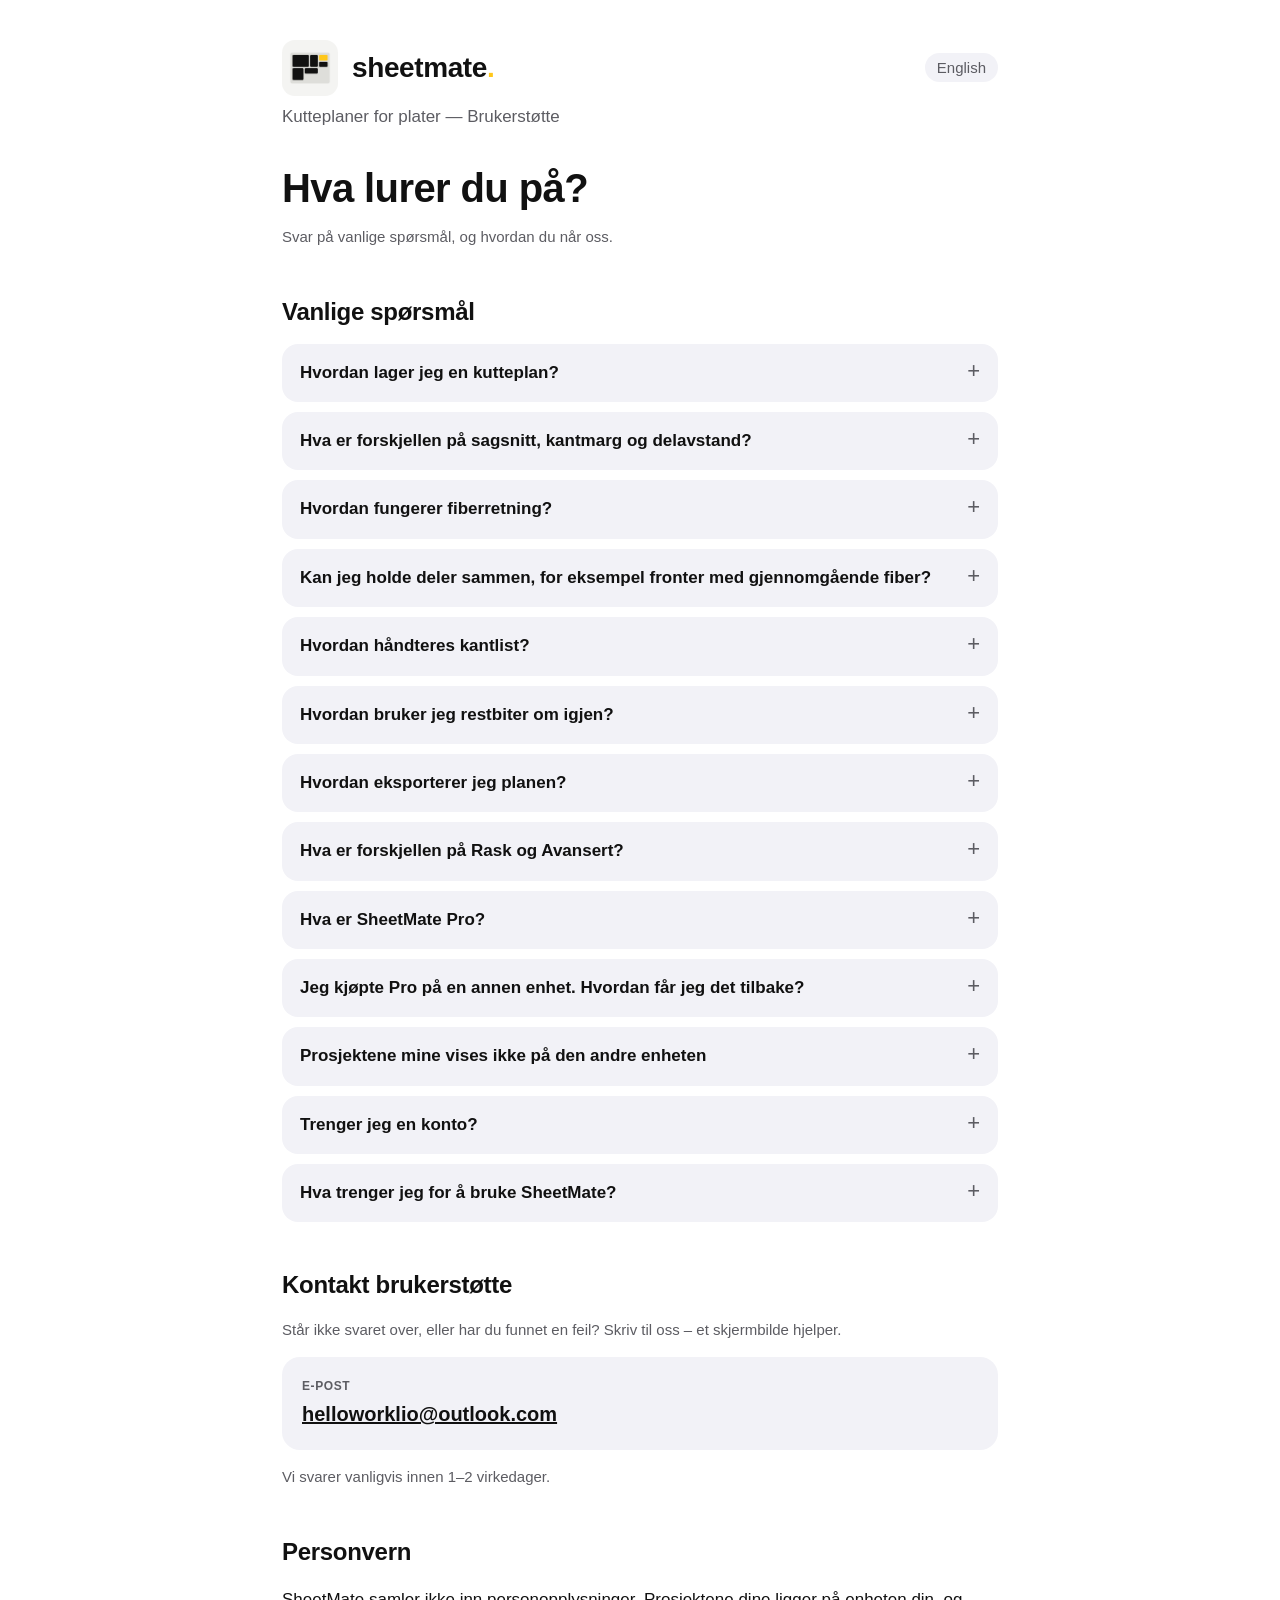
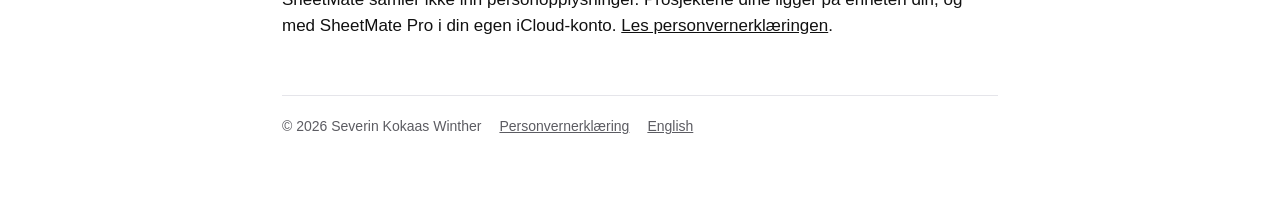
==== nb/index.html @ af437762 "Initial commit" ====
<!DOCTYPE html>
<html lang="nb">
<head>
<meta charset="utf-8">
<meta name="viewport" content="width=device-width, initial-scale=1">
<title>SheetMate – Brukerstøtte</title>
<meta name="description" content="Brukerstøtte for SheetMate – kutteplaner for plater på iPhone.">
<link rel="icon" type="image/png" href="../images/sheetmate-icon.png">
<link rel="apple-touch-icon" href="../images/apple-touch-icon.png">
<link rel="alternate" hreflang="en" href="../">
<link rel="stylesheet" href="../style.css">
</head>
<body>
<div class="wrap">
  <header>
    <img src="../images/sheetmate-icon.png" alt="">
    <span class="brand">sheetmate<em>.</em></span>
    <span class="lang"><a href="../" hreflang="en" lang="en">English</a></span>
  </header>
  <p class="tagline">Kutteplaner for plater — Brukerstøtte</p>

  <h1>Hva lurer du på?</h1>
  <p class="note">Svar på vanlige spørsmål, og hvordan du når oss.</p>

  <h2 id="faq">Vanlige spørsmål</h2>

  <details>
    <summary>Hvordan lager jeg en kutteplan?</summary>
    <p>Under Oppsett setter du sagsnitt, kantmarg og delavstand. Legg inn platene du har med <em>+ Legg til</em> under Plater, og delene du trenger under Deler som skal kuttes. Trykk så <em>Optimaliser kutteplan</em>. Resultatet viser hvor mange plater du trenger, oppsettet på hver plate og en komplett kuttliste.</p>
  </details>

  <details>
    <summary>Hva er forskjellen på sagsnitt, kantmarg og delavstand?</summary>
    <ul>
      <li><strong>Sagsnitt</strong> er tykkelsen på sagbladet eller fresen. Det inngår i kantmargen og kommer ikke i tillegg.</li>
      <li><strong>Kantmarg</strong> er avstanden fra delene til platekanten.</li>
      <li><strong>Delavstand</strong> er avstanden mellom delene, til selve snittet og til CNC-feste.</li>
    </ul>
  </details>

  <details>
    <summary>Hvordan fungerer fiberretning?</summary>
    <p>Både plater og deler kan merkes med fiberretning. En del med fiber på en plate med fiber beholder retningen og roteres aldri. Slå på <em>Overstyr fiberretning – alle deler</em> for å la alle deler roteres når det sparer materiale.</p>
  </details>

  <details>
    <summary>Kan jeg holde deler sammen, for eksempel fronter med gjennomgående fiber?</summary>
    <p>Ja. Rediger en del og velg <em>Koble til en annen del</em>. En del kan kobles til opptil to andre med navn, og du velger hvilken kant de møtes på. Koblede deler legges kant i kant på samme plate, med delavstanden mellom.</p>
  </details>

  <details>
    <summary>Hvordan håndteres kantlist?</summary>
    <p>Velg hvilke kanter på en del som skal ha kantlist. Under Kantlist i Oppsett angir du tykkelsen, som trekkes fra kuttmålet så den ferdige delen får målene du skrev inn, og et tillegg i lengde per kant. Resultatet viser hvor mange meter kantlist du trenger.</p>
  </details>

  <details>
    <summary>Hvordan bruker jeg restbiter om igjen?</summary>
    <p>Etter optimering trykker du <em>Lagre restbiter</em> under Resultater for å ta vare på den største restbiten fra hver plate. I neste prosjekt åpner du <em>Restbitlager</em> under Oppsett og legger til bitene du vil bruke. Restbiter brukes før hele plater.</p>
  </details>

  <details>
    <summary>Hvordan eksporterer jeg planen?</summary>
    <p>Under Resultater trykker du <em>Eksporter</em> og velger kutteplanen som PDF (platediagrammer og full kuttliste), kuttlisten som CSV (for Excel, Numbers eller CNC-programmering), eller begge.</p>
  </details>

  <details>
    <summary>Hva er forskjellen på Rask og Avansert?</summary>
    <p>Rask gir en god plan på et øyeblikk. Avansert prøver langt flere oppsett for å bruke så få plater som mulig, og tar litt lengre tid. Avansert er en del av SheetMate Pro.</p>
  </details>

  <details>
    <summary>Hva er SheetMate Pro?</summary>
    <p>SheetMate Pro er et engangskjøp, ikke et abonnement. Det låser opp Avansert optimering og synkroniserer prosjekter og restbiter mellom enhetene dine via din egen iCloud. Alt annet i SheetMate er gratis.</p>
  </details>

  <details>
    <summary>Jeg kjøpte Pro på en annen enhet. Hvordan får jeg det tilbake?</summary>
    <p>Åpne Prosjekter, trykk <em>SheetMate Pro</em> og så <em>Gjenopprett kjøp</em>. Sjekk at du er logget inn med samme Apple-ID som du kjøpte med.</p>
  </details>

  <details>
    <summary>Prosjektene mine vises ikke på den andre enheten</summary>
    <p>iCloud-synkronisering krever SheetMate Pro og samme Apple-ID med iCloud slått på på begge enhetene. Det kan ta et minutt eller to. Prosjektene ligger alltid også lokalt på hver enhet, så ingenting går tapt mens du venter.</p>
  </details>

  <details>
    <summary>Trenger jeg en konto?</summary>
    <p>Nei. SheetMate har ingen innlogging, ingen reklame og ingen sporing.</p>
  </details>

  <details>
    <summary>Hva trenger jeg for å bruke SheetMate?</summary>
    <p>En iPhone med iOS 17 eller nyere.</p>
  </details>

  <h2 id="kontakt">Kontakt brukerstøtte</h2>
  <p class="note">Står ikke svaret over, eller har du funnet en feil? Skriv til oss – et skjermbilde hjelper.</p>
  <div class="card">
    <div class="label">E-post</div>
    <div class="big"><a href="mailto:helloworklio@outlook.com?subject=SheetMate">helloworklio@outlook.com</a></div>
  </div>
  <p class="note">Vi svarer vanligvis innen 1–2 virkedager.</p>

  <h2 id="personvern">Personvern</h2>
  <p>SheetMate samler ikke inn personopplysninger. Prosjektene dine ligger på enheten din, og med SheetMate Pro i din egen iCloud-konto. <a href="personvern.html">Les personvernerklæringen</a>.</p>

  <footer>
    <span>© 2026 Severin Kokaas Winther</span>
    <a href="personvern.html">Personvernerklæring</a>
    <a href="../" hreflang="en" lang="en">English</a>
  </footer>
</div>
</body>
</html>
---- style.css ----
:root{--ink:#111;--sub:#5c5c62;--card:#f2f2f7;--line:#e5e5ea;--accent:#ffc71a}
*{box-sizing:border-box}
html{-webkit-text-size-adjust:100%}
body{margin:0;background:#fff;color:var(--ink);font:17px/1.55 -apple-system,BlinkMacSystemFont,"SF Pro Text","Segoe UI",Roboto,"Helvetica Neue",Arial,sans-serif}
.wrap{max-width:760px;margin:0 auto;padding:40px 22px 64px}
header{display:flex;align-items:center;gap:14px;margin-bottom:8px}
header img{width:56px;height:56px;border-radius:13px}
.brand{font-size:28px;font-weight:800;letter-spacing:-.4px}
.brand em{font-style:normal;color:var(--accent)}
.lang{margin-left:auto;font-size:15px}
.lang a{color:var(--sub);text-decoration:none;padding:6px 12px;border-radius:99px;background:var(--card)}
.tagline{color:var(--sub);margin:0 0 36px}
h1{font-size:40px;line-height:1.1;letter-spacing:-.6px;margin:0 0 8px}
h2{font-size:24px;letter-spacing:-.3px;margin:44px 0 14px}
.pill{display:inline-block;background:var(--accent);color:var(--ink);font-size:12px;font-weight:700;letter-spacing:.6px;text-transform:uppercase;padding:4px 10px;border-radius:99px}
details{background:var(--card);border-radius:16px;padding:0 18px;margin:0 0 10px}
summary{cursor:pointer;font-weight:600;padding:16px 0;list-style:none;display:flex;justify-content:space-between;gap:12px}
summary::-webkit-details-marker{display:none}
summary::after{content:"+";color:var(--sub);font-weight:400;font-size:22px;line-height:1}
details[open] summary::after{content:"–"}
details p,details ul{margin:0 0 16px;color:#2c2c2e}
details ul{padding-left:20px}
.card{background:var(--card);border-radius:18px;padding:20px}
.label{font-size:12px;font-weight:600;letter-spacing:.6px;text-transform:uppercase;color:var(--sub)}
.big{font-size:20px;font-weight:700;margin-top:4px}
a{color:var(--ink)}
.note{color:var(--sub);font-size:15px}
footer{margin-top:56px;padding-top:20px;border-top:1px solid var(--line);color:var(--sub);font-size:14px;display:flex;flex-wrap:wrap;gap:8px 18px}
footer a{color:var(--sub)}
.policy p,.policy li{color:#2c2c2e}
.policy ul{padding-left:20px}
@media (max-width:520px){h1{font-size:32px}.wrap{padding-top:28px}}
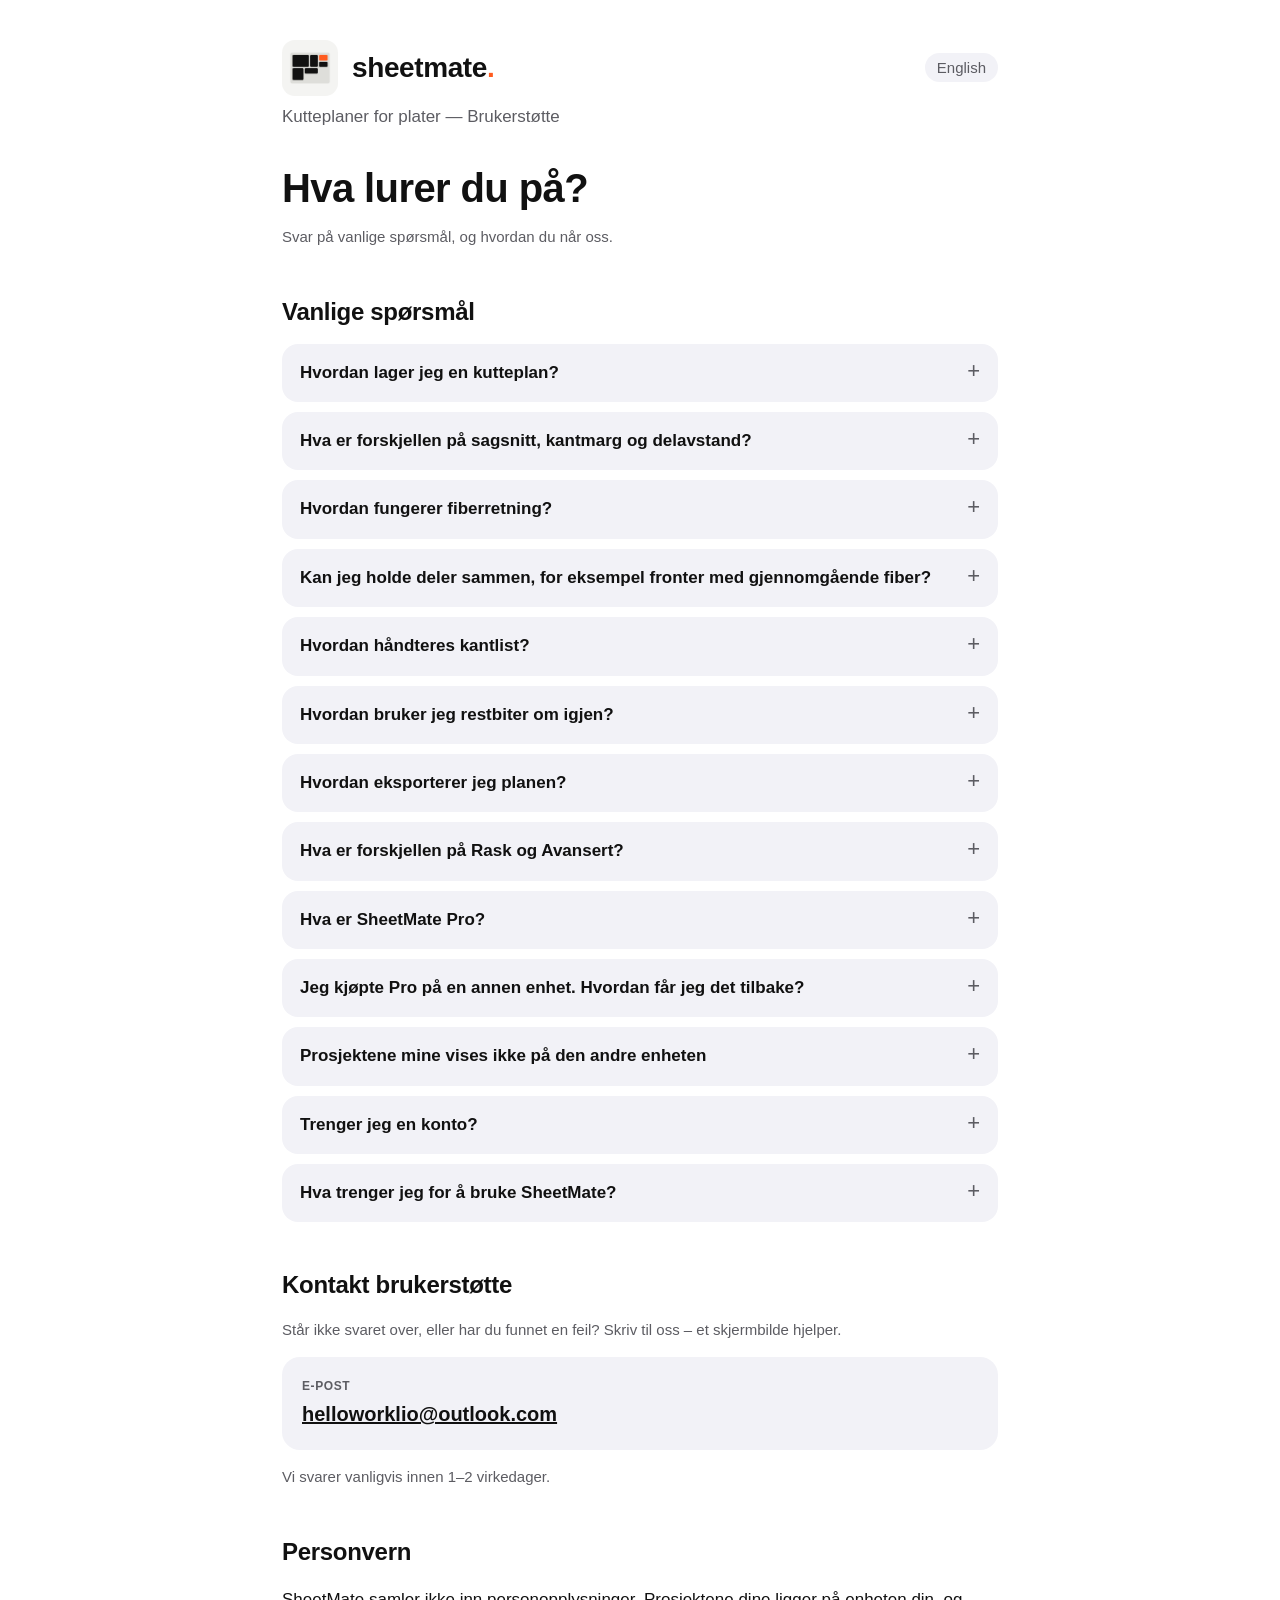
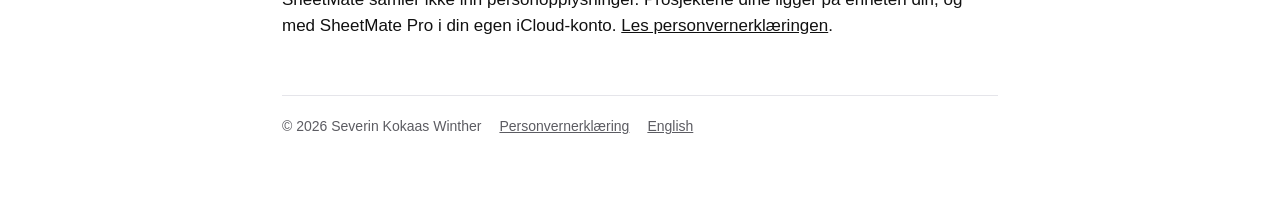
==== commit 03a2808f: "Support: grain is Pro, new Advanced and deterministic plans Co-Authored-By: Claude Opus 5.5 <noreply" ====
--- a/nb/index.html
+++ b/nb/index.html
@@ -40,7 +40,7 @@
 
   <details>
     <summary>Hvordan fungerer fiberretning?</summary>
-    <p>Både plater og deler kan merkes med fiberretning. En del med fiber på en plate med fiber beholder retningen og roteres aldri. Slå på <em>Overstyr fiberretning – alle deler</em> for å la alle deler roteres når det sparer materiale.</p>
+    <p>Fiberretning er en del av SheetMate Pro. Da kan både plater og deler merkes med fiberretning: en del med fiber på en plate med fiber beholder retningen og roteres aldri. Slå på <em>Overstyr fiberretning – alle deler</em> for å la alle deler roteres når det sparer materiale. I gratisversjonen kan alle deler roteres.</p>
   </details>
 
   <details>
@@ -65,12 +65,12 @@
 
   <details>
     <summary>Hva er forskjellen på Rask og Avansert?</summary>
-    <p>Rask gir en god plan på et øyeblikk. Avansert prøver langt flere oppsett for å bruke så få plater som mulig, og tar litt lengre tid. Avansert er en del av SheetMate Pro.</p>
+    <p>Rask gir en god plan på et øyeblikk. Avansert (SheetMate Pro) starter fra den planen og prøver åtte ulike søkestrategier, så den blir aldri dårligere og sparer ofte restbitplass eller en hel plate. Begge gir samme plan hver gang for samme oppsett. Når resultatet sier <em>Færrest mulig plater</em>, viser delenes samlede areal at ingen plan kan bruke færre hele plater.</p>
   </details>
 
   <details>
     <summary>Hva er SheetMate Pro?</summary>
-    <p>SheetMate Pro er et engangskjøp, ikke et abonnement. Det låser opp Avansert optimering og synkroniserer prosjekter og restbiter mellom enhetene dine via din egen iCloud. Alt annet i SheetMate er gratis.</p>
+    <p>SheetMate Pro er et engangskjøp, ikke et abonnement. Det låser opp Avansert optimering og fiberretning, og synkroniserer prosjekter og restbiter mellom enhetene dine via din egen iCloud. Alt annet i SheetMate er gratis.</p>
   </details>
 
   <details>
--- a/style.css
+++ b/style.css
@@ -1,4 +1,4 @@
-:root{--ink:#111;--sub:#5c5c62;--card:#f2f2f7;--line:#e5e5ea;--accent:#ffc71a}
+:root{--ink:#111;--sub:#5c5c62;--card:#f2f2f7;--line:#e5e5ea;--accent:#ff5b1f}
 *{box-sizing:border-box}
 html{-webkit-text-size-adjust:100%}
 body{margin:0;background:#fff;color:var(--ink);font:17px/1.55 -apple-system,BlinkMacSystemFont,"SF Pro Text","Segoe UI",Roboto,"Helvetica Neue",Arial,sans-serif}
